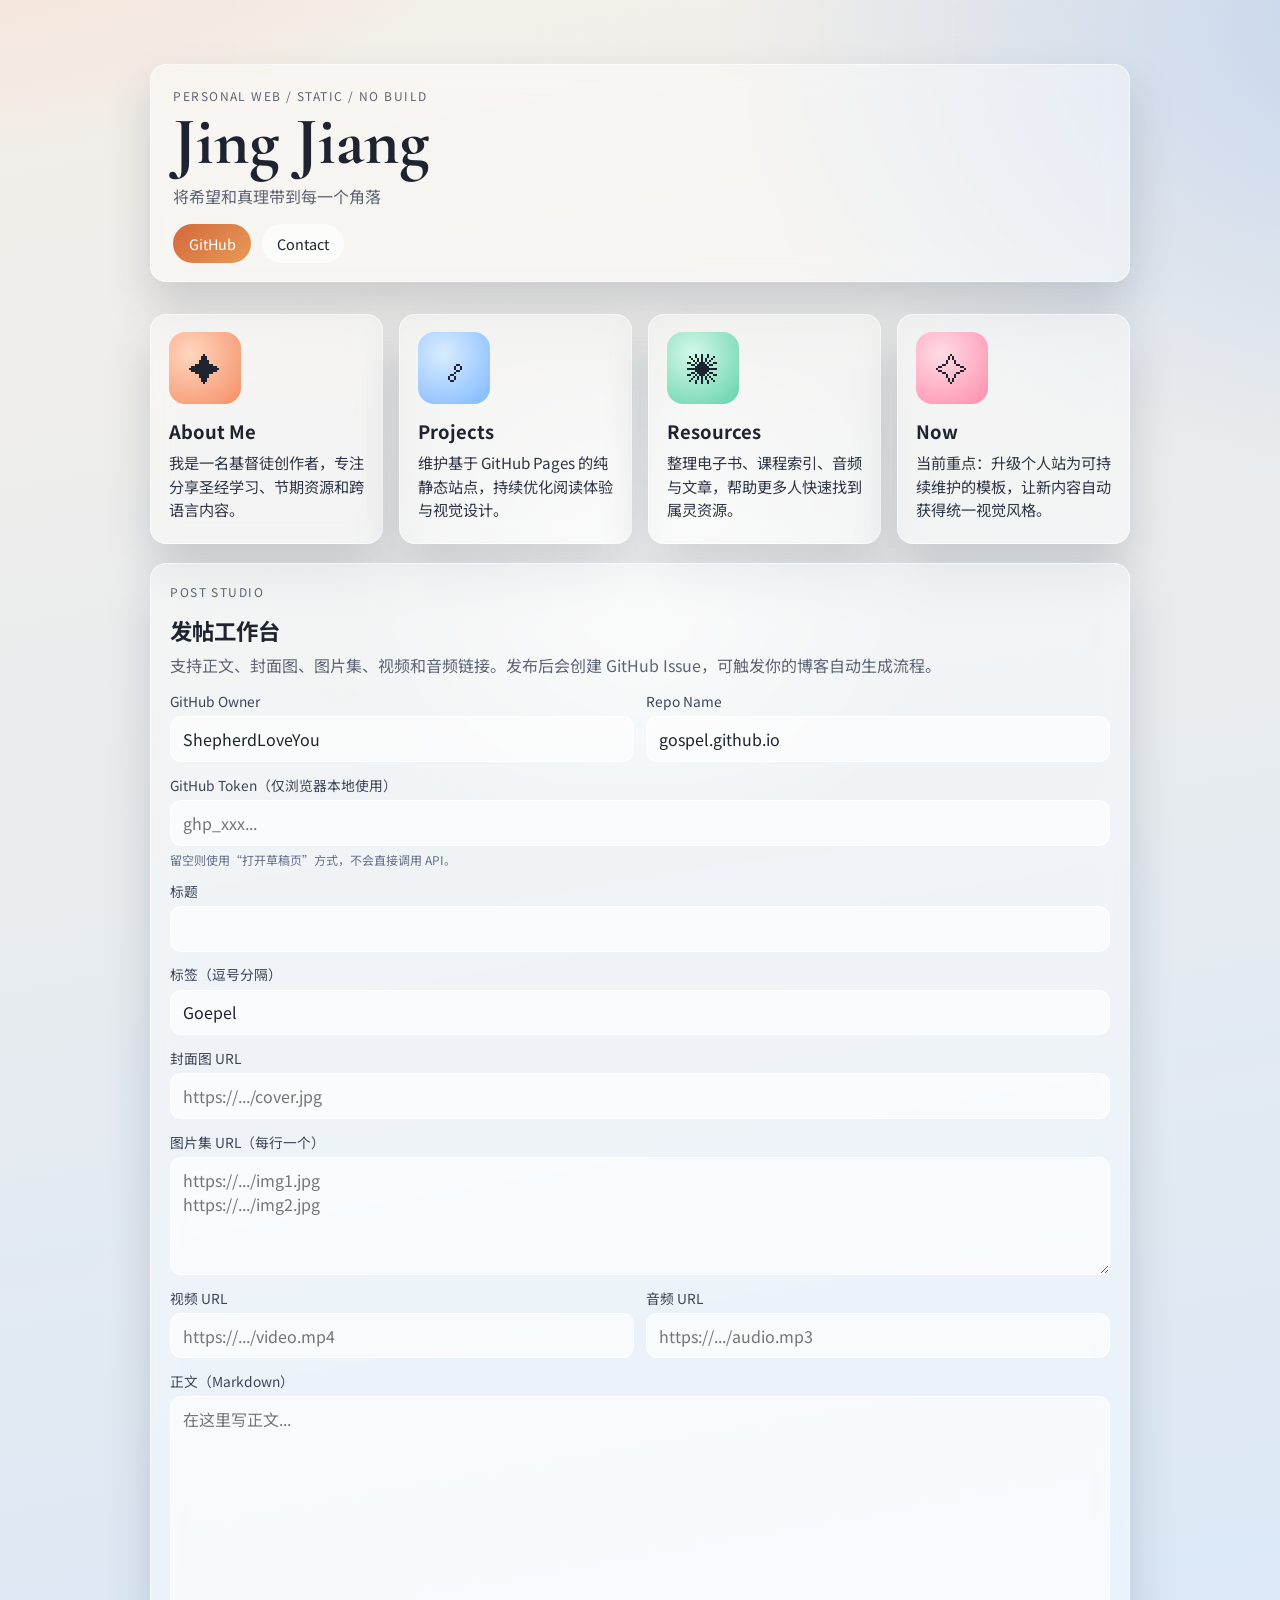
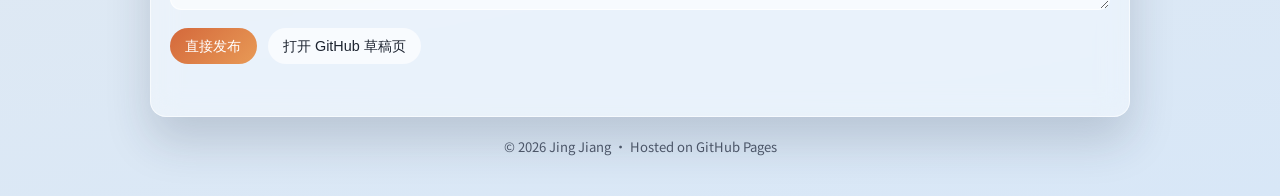
==== docs/personal/index.html @ b80750e6 "Add static personal homepage with multimedia post publisher" ====
<!doctype html>
<html lang="zh-CN">
  <head>
    <meta charset="UTF-8" />
    <meta name="viewport" content="width=device-width, initial-scale=1.0" />
    <title>Jing Jiang | Personal Page</title>
    <meta
      name="description"
      content="Jing Jiang 的个人主页，纯静态部署，包含毛玻璃卡片和鼠标跟随动效。"
    />
    <link rel="preconnect" href="https://fonts.googleapis.com" />
    <link rel="preconnect" href="https://fonts.gstatic.com" crossorigin />
    <link
      href="https://fonts.googleapis.com/css2?family=Cormorant+Garamond:wght@600;700&family=Noto+Sans+SC:wght@400;500;700&display=swap"
      rel="stylesheet"
    />
    <link rel="stylesheet" href="./style.css" />
  </head>
  <body>
    <div class="ambient" aria-hidden="true"></div>

    <header class="hero">
      <p class="kicker">PERSONAL WEB / STATIC / NO BUILD</p>
      <h1>Jing Jiang</h1>
      <p class="subtitle">将希望和真理带到每一个角落</p>
      <div class="actions">
        <a class="btn" href="https://github.com/ShepherdLoveYou" target="_blank" rel="noreferrer">GitHub</a>
        <a class="btn ghost" href="mailto:hello@example.com">Contact</a>
      </div>
    </header>

    <main class="card-grid">
      <article class="glow-card" data-accent="warm">
        <div class="card-blur">✦</div>
        <h2>About Me</h2>
        <p>我是一名基督徒创作者，专注分享圣经学习、节期资源和跨语言内容。</p>
      </article>

      <article class="glow-card" data-accent="sky">
        <div class="card-blur">☍</div>
        <h2>Projects</h2>
        <p>维护基于 GitHub Pages 的纯静态站点，持续优化阅读体验与视觉设计。</p>
      </article>

      <article class="glow-card" data-accent="mint">
        <div class="card-blur">✺</div>
        <h2>Resources</h2>
        <p>整理电子书、课程索引、音频与文章，帮助更多人快速找到属灵资源。</p>
      </article>

      <article class="glow-card" data-accent="rose">
        <div class="card-blur">✧</div>
        <h2>Now</h2>
        <p>当前重点：升级个人站为可持续维护的模板，让新内容自动获得统一视觉风格。</p>
      </article>
    </main>

    <section class="publisher" aria-labelledby="publisher-title">
      <div class="publisher-head">
        <p class="kicker">POST STUDIO</p>
        <h2 id="publisher-title">发帖工作台</h2>
        <p>支持正文、封面图、图片集、视频和音频链接。发布后会创建 GitHub Issue，可触发你的博客自动生成流程。</p>
      </div>

      <form id="post-form" class="publisher-form">
        <div class="field two-col">
          <label for="repo-owner">GitHub Owner</label>
          <input id="repo-owner" name="repoOwner" value="ShepherdLoveYou" required />
        </div>
        <div class="field two-col">
          <label for="repo-name">Repo Name</label>
          <input id="repo-name" name="repoName" value="gospel.github.io" required />
        </div>

        <div class="field">
          <label for="github-token">GitHub Token（仅浏览器本地使用）</label>
          <input id="github-token" name="token" type="password" placeholder="ghp_xxx..." />
          <small>留空则使用“打开草稿页”方式，不会直接调用 API。</small>
        </div>

        <div class="field">
          <label for="post-title">标题</label>
          <input id="post-title" name="title" required />
        </div>

        <div class="field">
          <label for="post-labels">标签（逗号分隔）</label>
          <input id="post-labels" name="labels" value="Goepel" />
        </div>

        <div class="field">
          <label for="cover-url">封面图 URL</label>
          <input id="cover-url" name="coverUrl" placeholder="https://.../cover.jpg" />
        </div>

        <div class="field">
          <label for="gallery-urls">图片集 URL（每行一个）</label>
          <textarea id="gallery-urls" name="galleryUrls" rows="4" placeholder="https://.../img1.jpg&#10;https://.../img2.jpg"></textarea>
        </div>

        <div class="field two-col">
          <label for="video-url">视频 URL</label>
          <input id="video-url" name="videoUrl" placeholder="https://.../video.mp4" />
        </div>

        <div class="field two-col">
          <label for="audio-url">音频 URL</label>
          <input id="audio-url" name="audioUrl" placeholder="https://.../audio.mp3" />
        </div>

        <div class="field">
          <label for="post-content">正文（Markdown）</label>
          <textarea id="post-content" name="content" rows="8" placeholder="在这里写正文..." required></textarea>
        </div>

        <div class="publisher-actions">
          <button type="submit" class="btn">直接发布</button>
          <button type="button" id="open-draft" class="btn ghost">打开 GitHub 草稿页</button>
        </div>

        <p id="publish-status" class="publish-status" aria-live="polite"></p>
      </form>
    </section>

    <footer class="footer">© <span id="year"></span> Jing Jiang · Hosted on GitHub Pages</footer>

    <script src="./script.js"></script>
  </body>
</html>
---- docs/personal/style.css ----
:root {
  --bg-1: #f4efe8;
  --bg-2: #d8e7f7;
  --ink: #1d2430;
  --muted: #5d6574;
  --glass: rgba(255, 255, 255, 0.42);
  --glass-border: rgba(255, 255, 255, 0.58);
  --card-shadow: 0 24px 45px rgba(31, 42, 68, 0.18);
  --pointer-x: 50%;
  --pointer-y: 50%;
}

* {
  box-sizing: border-box;
}

html,
body {
  margin: 0;
  min-height: 100%;
}

body {
  color: var(--ink);
  font-family: "Noto Sans SC", "PingFang SC", "Microsoft YaHei", sans-serif;
  background:
    radial-gradient(80rem 55rem at -10% -20%, rgba(250, 154, 118, 0.35), transparent 60%),
    radial-gradient(70rem 50rem at 110% 0%, rgba(102, 160, 245, 0.32), transparent 62%),
    linear-gradient(170deg, var(--bg-1), var(--bg-2));
  padding: 4rem 1.2rem 2.5rem;
}

body::before {
  content: "";
  position: fixed;
  inset: 0;
  z-index: -1;
  pointer-events: none;
  background-image:
    linear-gradient(to right, rgba(255, 255, 255, 0.25) 1px, transparent 1px),
    linear-gradient(to bottom, rgba(255, 255, 255, 0.25) 1px, transparent 1px);
  background-size: 34px 34px;
  opacity: 0.35;
  mask-image: radial-gradient(circle at 50% 30%, #000 36%, transparent 80%);
}

.ambient {
  position: fixed;
  inset: auto auto 12% 50%;
  width: min(68vw, 720px);
  height: min(42vw, 420px);
  translate: -50% 0;
  background: radial-gradient(circle at center, rgba(255, 255, 255, 0.7), transparent 70%);
  filter: blur(32px);
  pointer-events: none;
  z-index: -1;
}

.hero {
  width: min(980px, 94vw);
  margin: 0 auto 2rem;
  padding: 1.4rem 1.4rem 1.1rem;
  border-radius: 1rem;
  border: 1px solid var(--glass-border);
  backdrop-filter: blur(12px) saturate(1.2);
  -webkit-backdrop-filter: blur(12px) saturate(1.2);
  background: var(--glass);
  box-shadow: var(--card-shadow);
}

.kicker {
  margin: 0;
  letter-spacing: 0.12em;
  font-size: 0.75rem;
  color: var(--muted);
}

h1 {
  margin: 0.25rem 0 0;
  font-family: "Cormorant Garamond", serif;
  font-size: clamp(2.3rem, 6vw, 4.2rem);
  line-height: 1;
}

.subtitle {
  margin: 0.55rem 0 1rem;
  color: var(--muted);
}

.actions {
  display: flex;
  gap: 0.7rem;
}

.btn {
  text-decoration: none;
  color: #fff;
  background: linear-gradient(135deg, #d4683b, #e89a56);
  border-radius: 999px;
  font-size: 0.9rem;
  padding: 0.55rem 0.95rem;
  transition: transform 0.2s ease, filter 0.2s ease;
}

.btn:hover {
  transform: translateY(-1px);
  filter: saturate(1.1);
}

.btn.ghost {
  color: var(--ink);
  background: rgba(255, 255, 255, 0.66);
}

.card-grid {
  width: min(980px, 94vw);
  margin: 0 auto;
  display: grid;
  grid-template-columns: repeat(auto-fit, minmax(220px, 1fr));
  gap: 1rem;
}

.glow-card {
  position: relative;
  overflow: hidden;
  border-radius: 1rem;
  border: 1px solid var(--glass-border);
  min-height: 230px;
  padding: 1.1rem;
  background: var(--glass);
  backdrop-filter: blur(14px) saturate(1.2);
  -webkit-backdrop-filter: blur(14px) saturate(1.2);
  box-shadow: var(--card-shadow);
  transition: transform 0.28s ease, box-shadow 0.28s ease;
}

.glow-card::before {
  content: "";
  position: absolute;
  inset: 0;
  pointer-events: none;
  background: radial-gradient(
    circle at var(--pointer-x) var(--pointer-y),
    rgba(255, 255, 255, 0.62) 0%,
    transparent 40%
  );
  opacity: 0;
  transition: opacity 0.24s ease;
}

.glow-card:hover {
  transform: translateY(-4px);
  box-shadow: 0 30px 45px rgba(31, 42, 68, 0.24);
}

.glow-card:hover::before {
  opacity: 1;
}

.card-blur {
  width: 72px;
  height: 72px;
  border-radius: 1rem;
  display: grid;
  place-items: center;
  font-size: 2rem;
  margin-bottom: 0.85rem;
  backdrop-filter: blur(8px) saturate(1.35);
  -webkit-backdrop-filter: blur(8px) saturate(1.35);
  filter: blur(0.15px);
}

[data-accent="warm"] .card-blur {
  background: radial-gradient(circle at 30% 30%, #ffd6bf, #f58e65);
}

[data-accent="sky"] .card-blur {
  background: radial-gradient(circle at 35% 30%, #d9ecff, #7fb8ff);
}

[data-accent="mint"] .card-blur {
  background: radial-gradient(circle at 35% 30%, #d4f8e8, #63d3aa);
}

[data-accent="rose"] .card-blur {
  background: radial-gradient(circle at 35% 30%, #ffdce5, #ff8cab);
}

.glow-card h2 {
  margin: 0 0 0.45rem;
  font-size: 1.15rem;
}

.glow-card p {
  margin: 0;
  color: #2d3544;
  line-height: 1.55;
  font-size: 0.95rem;
}

.footer {
  width: min(980px, 94vw);
  margin: 1.25rem auto 0;
  color: #4f596b;
  font-size: 0.82rem;
  text-align: center;
}

.publisher {
  width: min(980px, 94vw);
  margin: 1.2rem auto 0;
  border-radius: 1rem;
  border: 1px solid var(--glass-border);
  background: var(--glass);
  backdrop-filter: blur(14px) saturate(1.2);
  -webkit-backdrop-filter: blur(14px) saturate(1.2);
  box-shadow: var(--card-shadow);
  padding: 1.2rem;
}

.publisher-head h2 {
  margin: 0.2rem 0 0.4rem;
  font-size: 1.4rem;
}

.publisher-head p {
  margin: 0 0 0.9rem;
  color: var(--muted);
}

.publisher-form {
  display: grid;
  grid-template-columns: repeat(2, minmax(0, 1fr));
  gap: 0.8rem;
}

.field {
  display: flex;
  flex-direction: column;
  gap: 0.32rem;
  grid-column: 1 / -1;
}

.field.two-col {
  grid-column: span 1;
}

.field label {
  font-size: 0.86rem;
  color: #3b4558;
}

.field input,
.field textarea {
  width: 100%;
  border: 1px solid rgba(255, 255, 255, 0.7);
  border-radius: 0.7rem;
  background: rgba(255, 255, 255, 0.62);
  color: var(--ink);
  padding: 0.62rem 0.72rem;
  font: inherit;
  outline: none;
}

.field input:focus,
.field textarea:focus {
  border-color: #6a9eff;
  box-shadow: 0 0 0 3px rgba(106, 158, 255, 0.2);
}

.field small {
  color: #63708a;
  font-size: 0.75rem;
}

.publisher-actions {
  grid-column: 1 / -1;
  display: flex;
  gap: 0.7rem;
  flex-wrap: wrap;
  margin-top: 0.3rem;
}

.publisher-actions button {
  border: 0;
  cursor: pointer;
}

.publish-status {
  grid-column: 1 / -1;
  margin: 0.2rem 0 0;
  font-size: 0.86rem;
  min-height: 1.2em;
  color: #334260;
}

@media (max-width: 640px) {
  body {
    padding-top: 2.7rem;
  }

  .hero {
    padding: 1.05rem;
  }

  .actions {
    flex-wrap: wrap;
  }

  .glow-card {
    min-height: 200px;
  }

  .publisher {
    padding: 1rem;
  }

  .publisher-form {
    grid-template-columns: 1fr;
  }

  .field.two-col {
    grid-column: 1 / -1;
  }
}
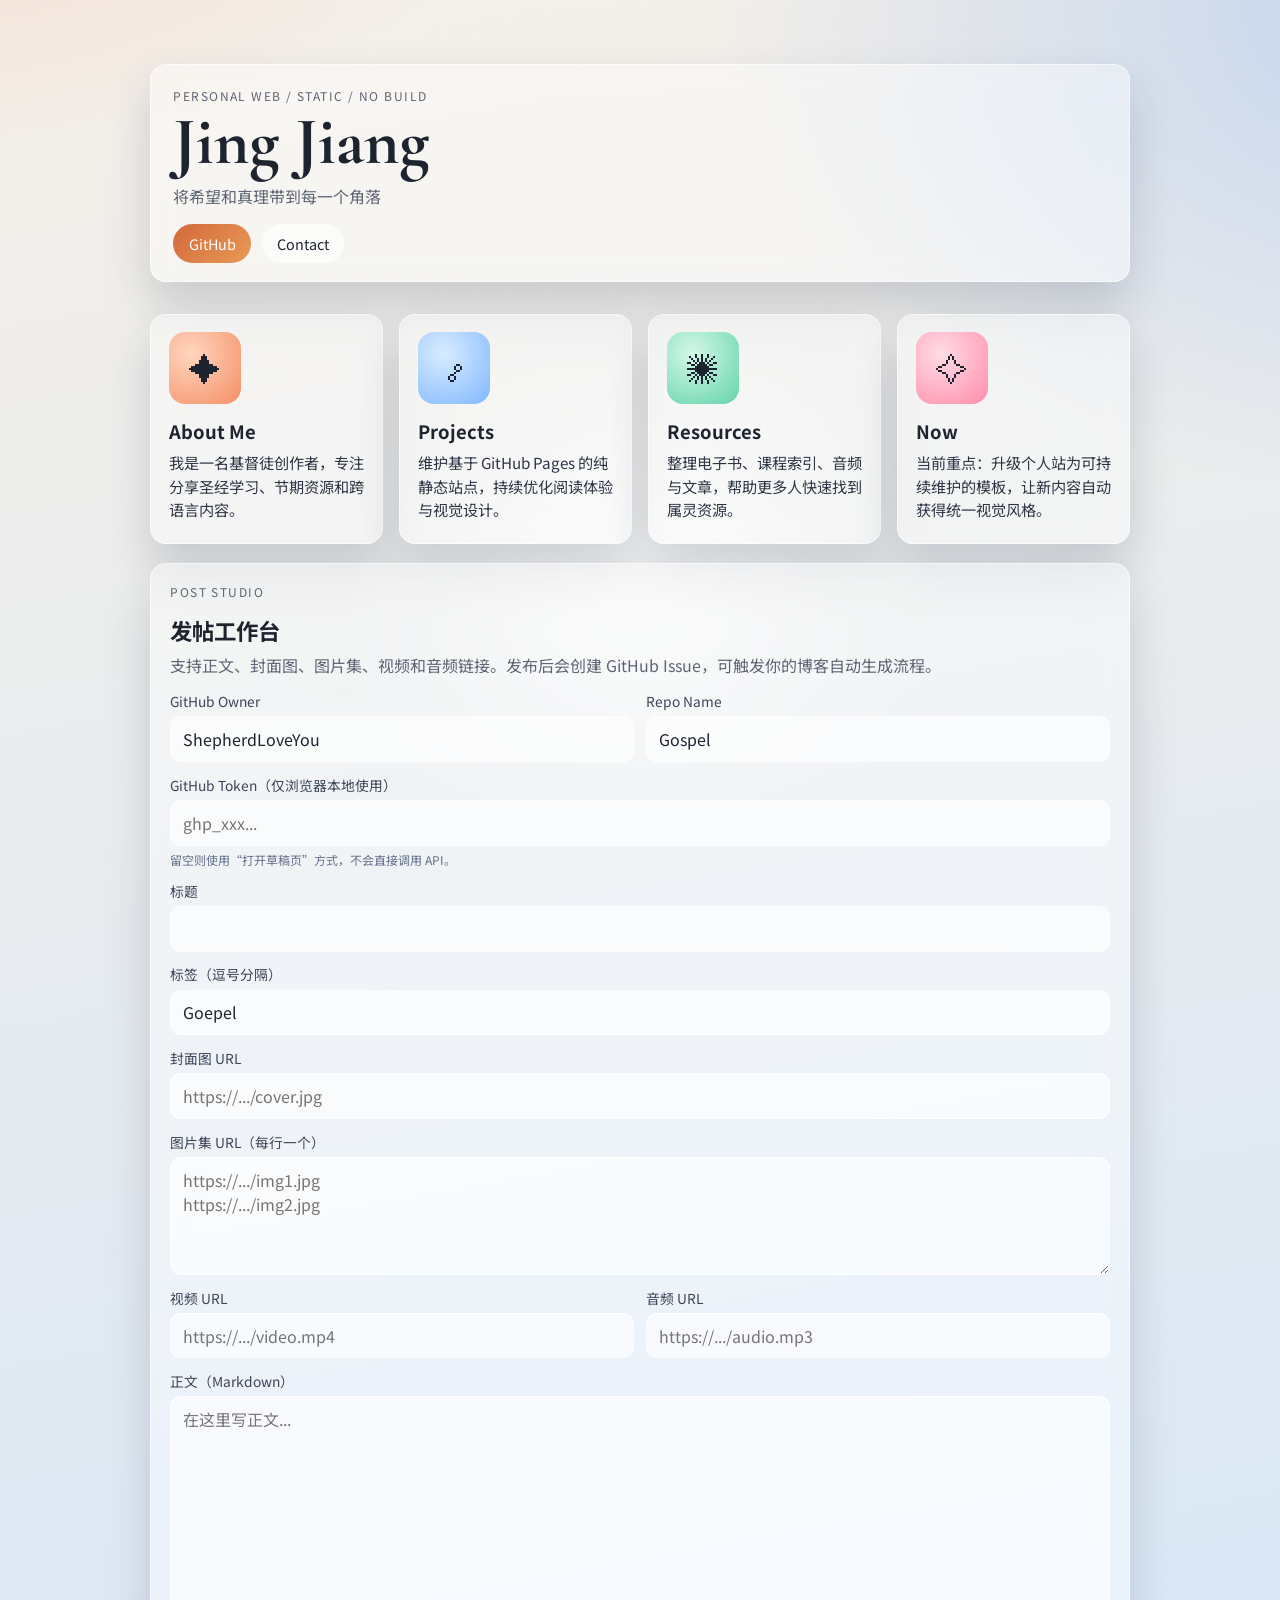
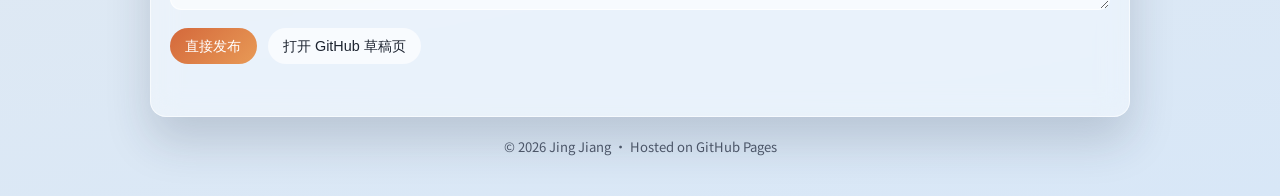
==== commit 7199e344: "Update personal post form default repo to Gospel" ====
--- a/docs/personal/index.html
+++ b/docs/personal/index.html
@@ -69,7 +69,7 @@
         </div>
         <div class="field two-col">
           <label for="repo-name">Repo Name</label>
-          <input id="repo-name" name="repoName" value="gospel.github.io" required />
+          <input id="repo-name" name="repoName" value="Gospel" required />
         </div>
 
         <div class="field">
